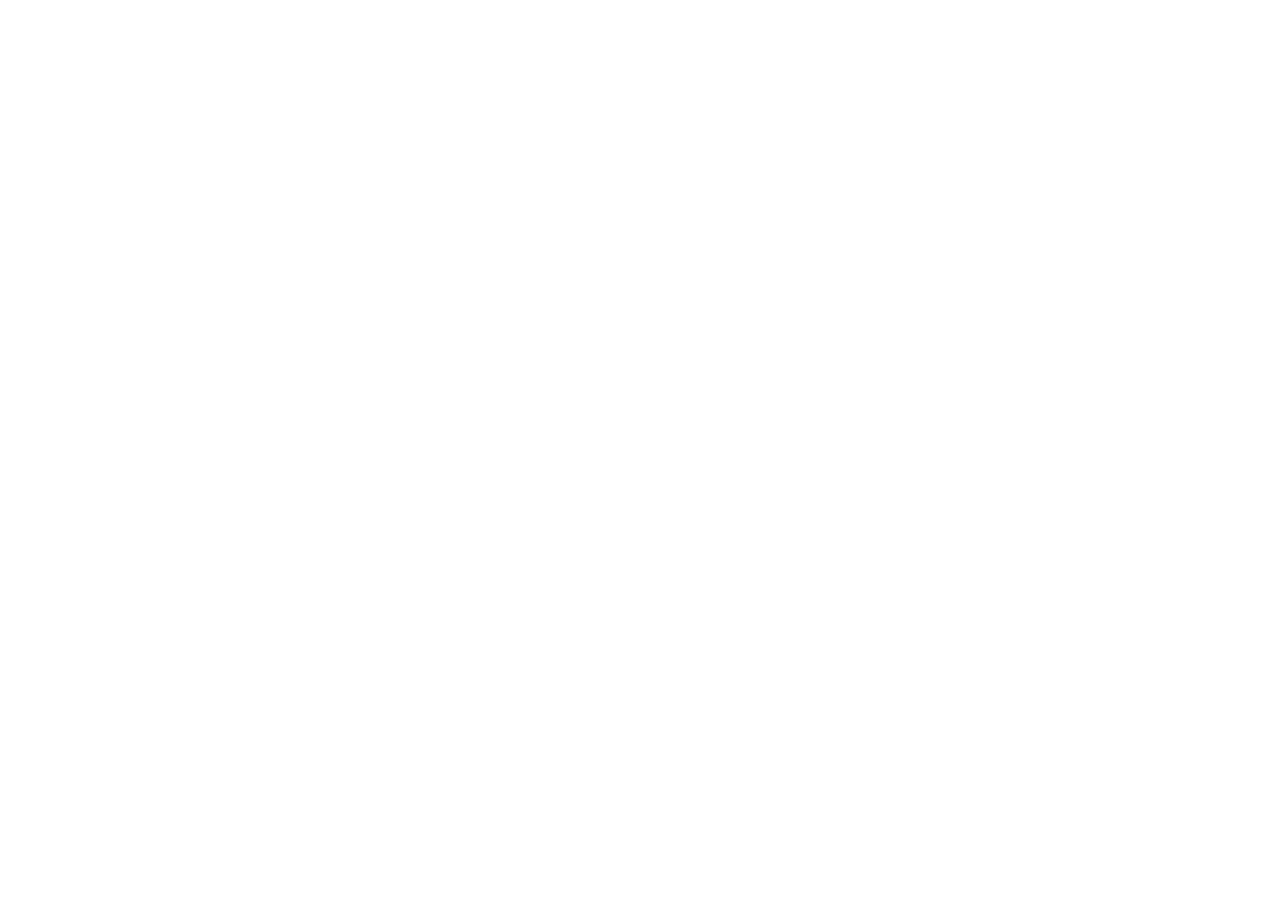
==== index.html @ 3cdf1b0c "V0.12" ====
<!DOCTYPE html>
<html lang="en">
<head>
    <meta charset="UTF-8">
    <title>Projet_Muppets</title>
    <link rel="stylesheet" href="style.css">
</head>
<body>

</body>
<script src="script.js"></script>
</html>
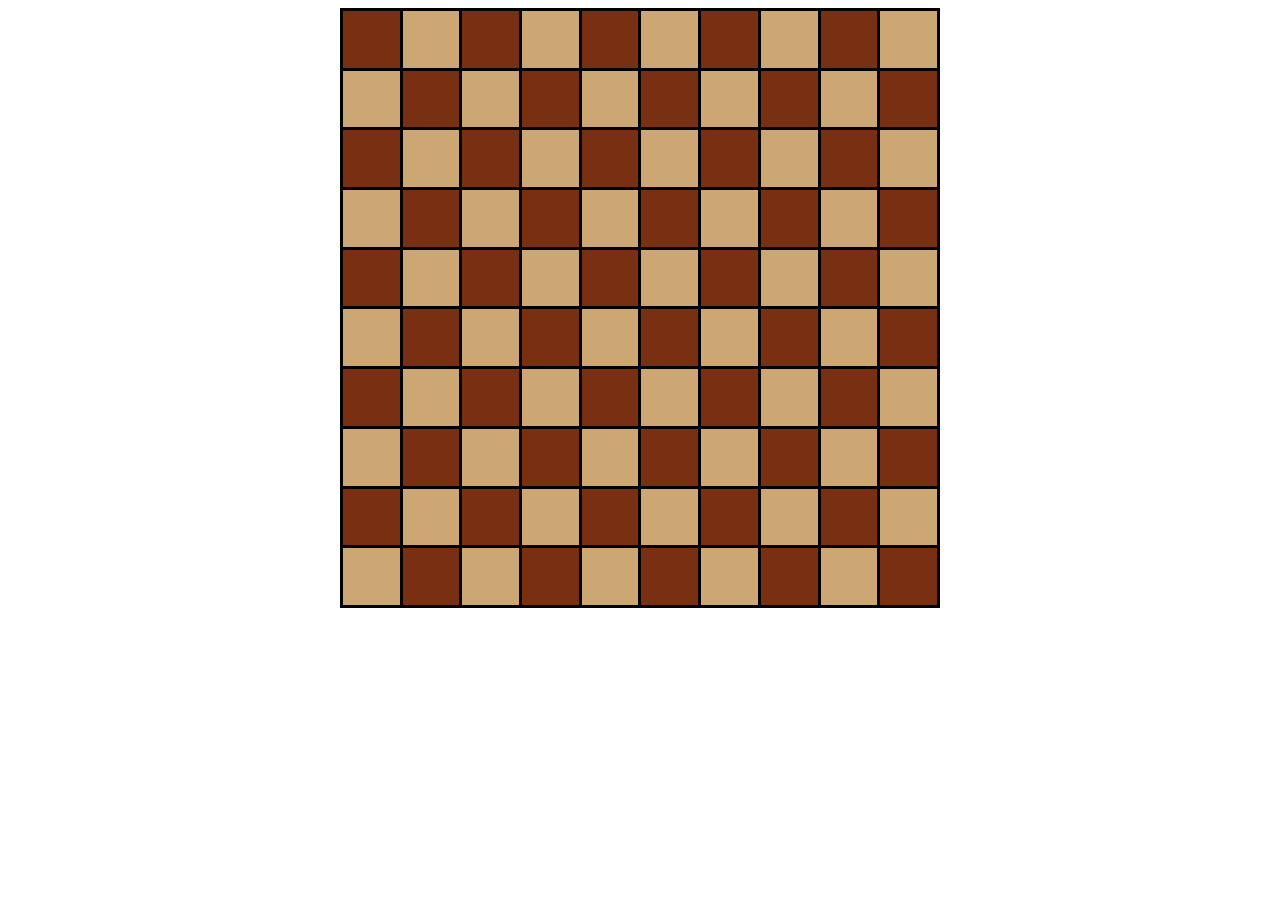
==== commit 9c86659f: "Damier v0.1" ====
--- a/index.html
+++ b/index.html
@@ -2,11 +2,12 @@
 <html lang="en">
 <head>
     <meta charset="UTF-8">
-    <title>Projet_Muppets</title>
+    <title>Damier</title>
     <link rel="stylesheet" href="style.css">
+
+
 </head>
 <body>
-
 </body>
-<script src="script.js"></script>
+<script src="damier.js"></script>
 </html>--- a/style.css
+++ b/style.css
@@ -0,0 +1,19 @@
+table
+{
+    margin: 0 auto;
+    border-collapse: collapse;
+    width: 600px;
+    height: 600px;
+}
+tr,td
+{
+    border: 3px solid black;
+}
+.casenoire
+{
+    background-color: #792f12 ;
+}
+.caseblanche
+{
+    background-color: #cca773;
+}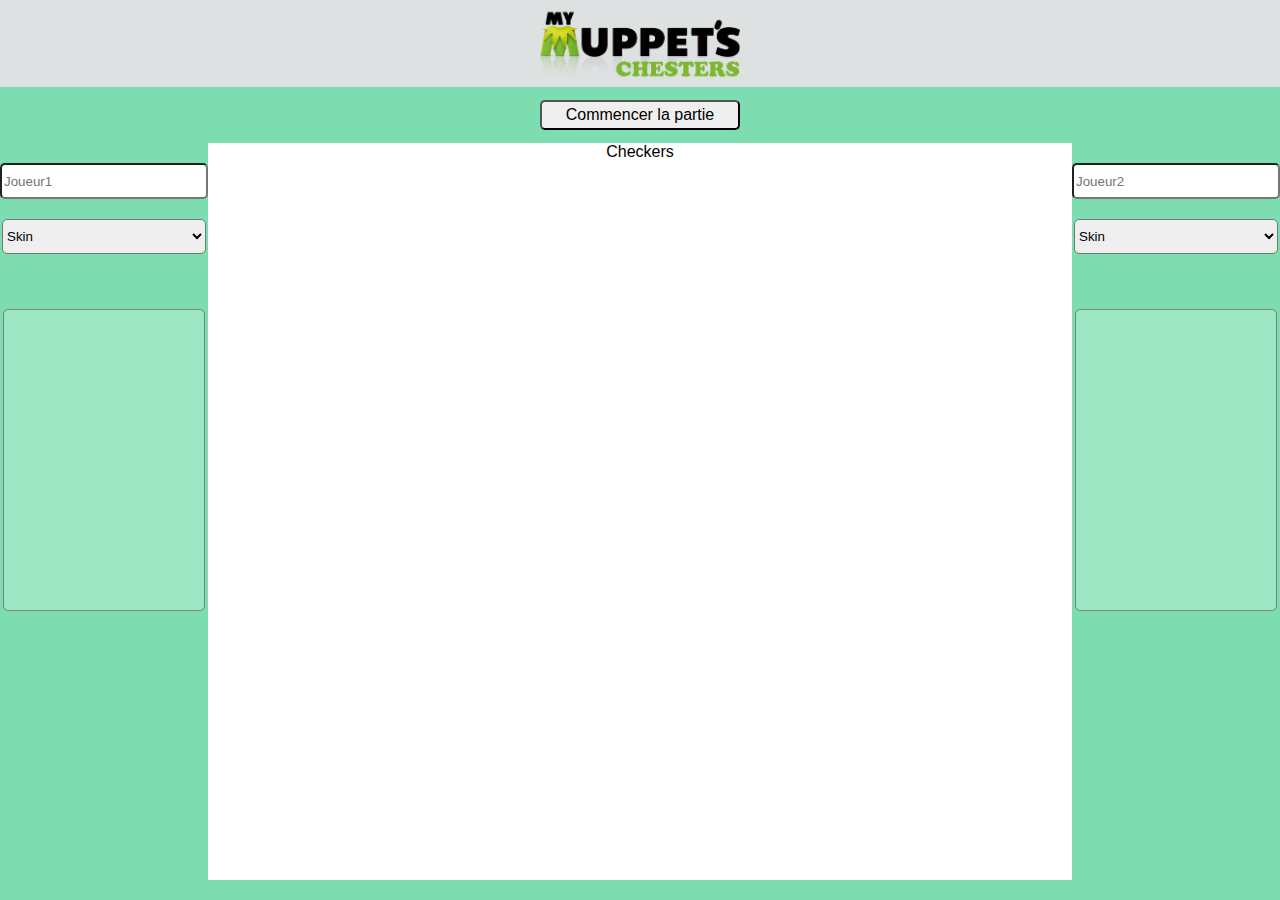
==== commit b6eafd86: "V0.13" ====
--- a/index.html
+++ b/index.html
@@ -2,12 +2,43 @@
 <html lang="en">
 <head>
     <meta charset="UTF-8">
-    <title>Damier</title>
+    <title>Title</title>
     <link rel="stylesheet" href="style.css">
-
-
 </head>
 <body>
+<header>
+    <img src="images/LogoMuppetsChesters.png" width="200px" alt="">
+</header>
+<section>
+    <div class="sectionHeader">
+        <button id="debuterPartie">Commencer la partie</button>
+    </div>
+    <div class="sectionPpal">
+        <aside class="j1">
+            <div class="NomJ12" id="1"></div>
+
+            <input type="text" PLACEHOLDER="Joueur1" id="joueur1">
+
+            <select name="skin1" id="skin1">
+                <option value="">Skin</option>
+            </select>
+            <div class="cadreJ1"></div>
+        </aside>
+        <article>
+            <span>Checkers</span>
+        </article>
+        <aside class="j2">
+               <div class="NomJ12" id="2"></div>
+            <input type="text" PLACEHOLDER="Joueur2" id="joueur2">
+
+            <select name="skin2" id="skin2">
+                <option value="">Skin</option>
+            </select>
+            <div class="cadreJ2"></div>
+        </aside>
+    </div>
+</section>
+<footer></footer>
 </body>
-<script src="damier.js"></script>
+<script src="script.js"></script>
 </html>--- a/style.css
+++ b/style.css
@@ -1,19 +1,83 @@
-table
-{
-    margin: 0 auto;
-    border-collapse: collapse;
-    width: 600px;
-    height: 600px;
+/*posisionnement global du site*/
+body {
+    margin: 0; padding: 0;
+    display: flex;
+    flex-direction: column;
+    height: 100vh;
+    font-family: Rubik, sans-serif;
 }
-tr,td
-{
-    border: 3px solid black;
+header {
+    flex: 1;
+    background-color: #DEE1E1;
+    display: flex;
+    justify-content: center;
+    align-items: center;
 }
-.casenoire
-{
-    background-color: #792f12 ;
+footer {
+    flex: 1;
+    background-color: #7EDCB1;
 }
-.caseblanche
-{
-    background-color: #cca773;
-}+section {
+    flex: 40;
+    display: flex;
+    flex-direction: column;
+}
+.sectionHeader {
+    flex: 1;
+    background-color: #7EDCB1;
+    display: flex;
+    justify-content: center;
+    align-items: center;
+}
+.sectionPpal {
+    flex: 13;
+    display: flex;
+}
+.j1, .j2 {
+    flex: 1;
+    display: flex;
+    flex-direction: column;
+    align-items: center;
+    background-color: #7EDCB1;
+}
+article {
+    flex: 5;
+    display: flex;
+    justify-content: center;
+}
+/*apparence des elements*/
+select {
+    width: 204px;
+    height: 35px;
+}
+input, select {
+    margin-top: 20px;
+    font-family: Rubik, sans-serif;
+    border-radius: 5px;
+}
+input{
+    width: 200px;
+    height: 30px;
+}
+button {
+    font-family: Rubik, sans-serif;
+    font-size: 1em;
+    border-radius: 5px;
+    width: 200px;
+    height: 30px;
+}
+button:hover {
+    font-weight: bold;
+    border: 1px dimgrey solid;
+}
+/*Cadres des pions pris*/
+.cadreJ1, .cadreJ2 {
+    margin-top: 55px;
+    height: 300px;
+    width: 200px;
+    border: 1px solid grey;
+    border-radius: 5px;
+    background-color: #9CE6C4;
+}
+
+/*Style noms Joueurs*/
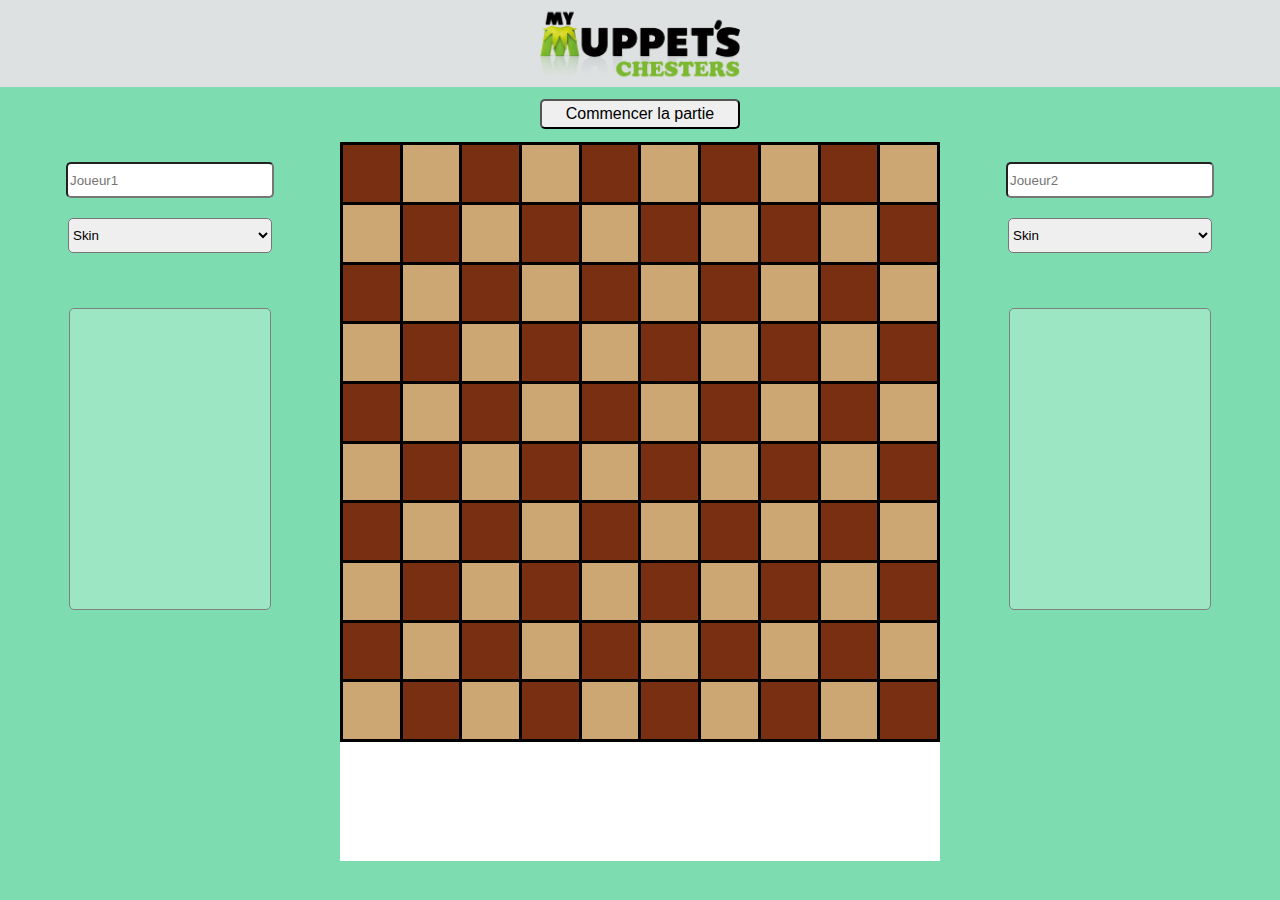
==== commit d9f600bf: "V0.14" ====
--- a/index.html
+++ b/index.html
@@ -1,44 +1,44 @@
-<!DOCTYPE html>
-<html lang="en">
-<head>
-    <meta charset="UTF-8">
-    <title>Title</title>
-    <link rel="stylesheet" href="style.css">
-</head>
-<body>
-<header>
-    <img src="images/LogoMuppetsChesters.png" width="200px" alt="">
-</header>
-<section>
-    <div class="sectionHeader">
-        <button id="debuterPartie">Commencer la partie</button>
-    </div>
-    <div class="sectionPpal">
-        <aside class="j1">
-            <div class="NomJ12" id="1"></div>
-
-            <input type="text" PLACEHOLDER="Joueur1" id="joueur1">
-
-            <select name="skin1" id="skin1">
-                <option value="">Skin</option>
-            </select>
-            <div class="cadreJ1"></div>
-        </aside>
-        <article>
-            <span>Checkers</span>
-        </article>
-        <aside class="j2">
-               <div class="NomJ12" id="2"></div>
-            <input type="text" PLACEHOLDER="Joueur2" id="joueur2">
-
-            <select name="skin2" id="skin2">
-                <option value="">Skin</option>
-            </select>
-            <div class="cadreJ2"></div>
-        </aside>
-    </div>
-</section>
-<footer></footer>
-</body>
-<script src="script.js"></script>
+<!DOCTYPE html>+<html lang="en">+<head>+    <meta charset="UTF-8">+    <title>Muppet's Project</title>+    <link rel="stylesheet" href="style.css">+</head>+<body>+<header>+    <img src="images/LogoMuppetsChesters.png" width="200px" alt="">+</header>+<section>+    <div class="sectionHeader">+        <button id="debuterPartie">Commencer la partie</button>+    </div>+    <div class="sectionPpal">+        <aside class="j1">+            <div class="NomJ12" id="1"></div>++            <div id="asuppr1"><input type="text" PLACEHOLDER="Joueur1" id="joueur1"></div>++            <select name="skin1" id="skin1">+                <option value="">Skin</option>+            </select>+            <div class="cadreJ1"></div>+        </aside>+        <article id="tableau">++        </article>+        <aside class="j2">+               <div class="NomJ12" id="2"></div>+            <div id="asuppr2"><input type="text" PLACEHOLDER="Joueur2" id="joueur2"></div>++            <select name="skin2" id="skin2">+                <option value="">Skin</option>+            </select>+            <div class="cadreJ2"></div>+        </aside>+    </div>+</section>+<footer></footer>+</body>+<script src="script.js"></script> </html>--- a/style.css
+++ b/style.css
@@ -14,7 +14,7 @@
     align-items: center;
 }
 footer {
-    flex: 1;
+    flex: 2;
     background-color: #7EDCB1;
 }
 section {
@@ -41,7 +41,8 @@
     background-color: #7EDCB1;
 }
 article {
-    flex: 5;
+    width: 600px;
+    height: 600px;
     display: flex;
     justify-content: center;
 }
@@ -80,4 +81,27 @@
     background-color: #9CE6C4;
 }
 
-/*Style noms Joueurs*/
+
+
+
+/*Style Damier*/
+
+table
+{
+    margin: 0 auto;
+    border-collapse: collapse;
+    width: 600px;
+    height: 600px;
+}
+tr,td
+{
+    border: 3px solid black;
+}
+.casenoire
+{
+    background-color: #792f12 ;
+}
+.caseblanche
+{
+    background-color: #cca773;
+}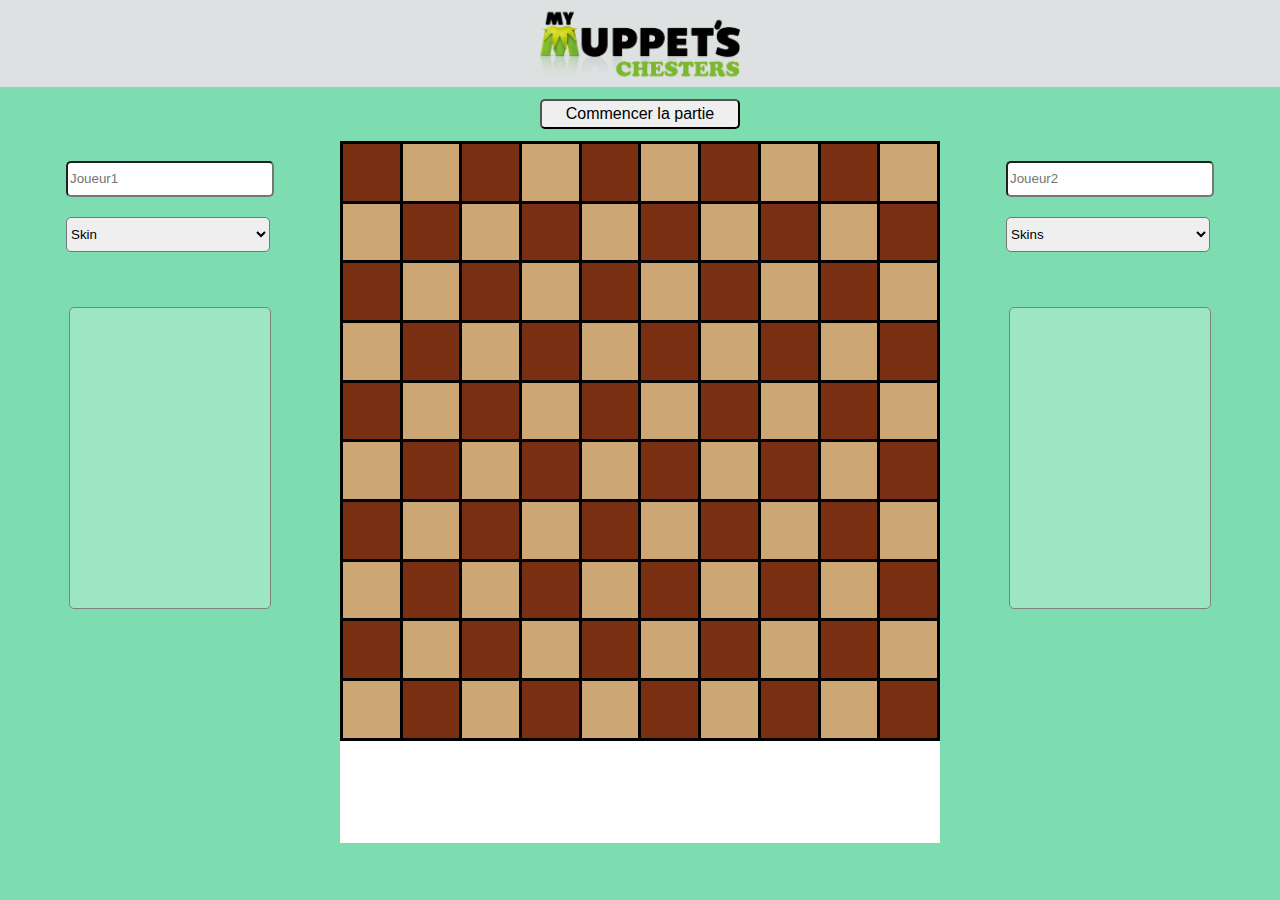
==== commit db9e1ba1: "V0.15" ====
--- a/index.html
+++ b/index.html
@@ -9,6 +9,7 @@
 <header>     <img src="images/LogoMuppetsChesters.png" width="200px" alt=""> </header>+ <section>     <div class="sectionHeader">         <button id="debuterPartie">Commencer la partie</button>@@ -17,28 +18,43 @@
         <aside class="j1">             <div class="NomJ12" id="1"></div> -            <div id="asuppr1"><input type="text" PLACEHOLDER="Joueur1" id="joueur1"></div>--            <select name="skin1" id="skin1">-                <option value="">Skin</option>-            </select>+                <div id="asuppr1">+                    <label for="joueur1"></label>+                    <input type="text" PLACEHOLDER="Joueur1" id="joueur1">+                    <label for="skin1"></label>+                    <select name="skin1" id="skin1">+                        <option value="">Skin</option>+                        <option value="0" style="background-color: turquoise; color: #000000;">Turquoise</option>+                        <option value="1" style="background-color: yellow; color: #000000;">Jaune</option>+                        <option value="2" style="background-color: mediumspringgreen; color: #000000;">Vert</option>+                    </select>+                </div>             <div class="cadreJ1"></div>         </aside>-        <article id="tableau"> -        </article>+        <article id="tableau"></article>+         <aside class="j2">-               <div class="NomJ12" id="2"></div>-            <div id="asuppr2"><input type="text" PLACEHOLDER="Joueur2" id="joueur2"></div>+            <div class="NomJ12" id="2"></div> -            <select name="skin2" id="skin2">-                <option value="">Skin</option>-            </select>+                <div id="asuppr2">+                    <label for="joueur2"></label>+                    <input type="text" PLACEHOLDER="Joueur2" id="joueur2">+                    <label for="skin2"></label>+                    <select name="skin2" id="skin2">+                        <option value="">Skins</option>+                        <option value="0" style="background-color: darkred; color: #FFFFFF;">Rouge</option>+                        <option value="1" style="background-color: darkviolet; color: #FFFFFF;">Violet</option>+                        <option value="2" style="background-color: darkblue; color: #FFFFFF;">Bleu</option>+                    </select>+                </div>             <div class="cadreJ2"></div>         </aside>     </div> </section>+ <footer></footer>+ </body> <script src="script.js"></script> </html>--- a/style.css
+++ b/style.css
@@ -14,7 +14,7 @@
     align-items: center;
 }
 footer {
-    flex: 2;
+    flex: 3;
     background-color: #7EDCB1;
 }
 section {
@@ -43,8 +43,7 @@
 article {
     width: 600px;
     height: 600px;
-    display: flex;
-    justify-content: center;
+    background-color: #7EDCB1;
 }
 /*apparence des elements*/
 select {
@@ -104,4 +103,10 @@
 .caseblanche
 {
     background-color: #cca773;
+}
+
+#asuppr1, #asuppr2{
+    display: flex;
+    flex-direction: column;
+    flex-wrap: wrap;
 }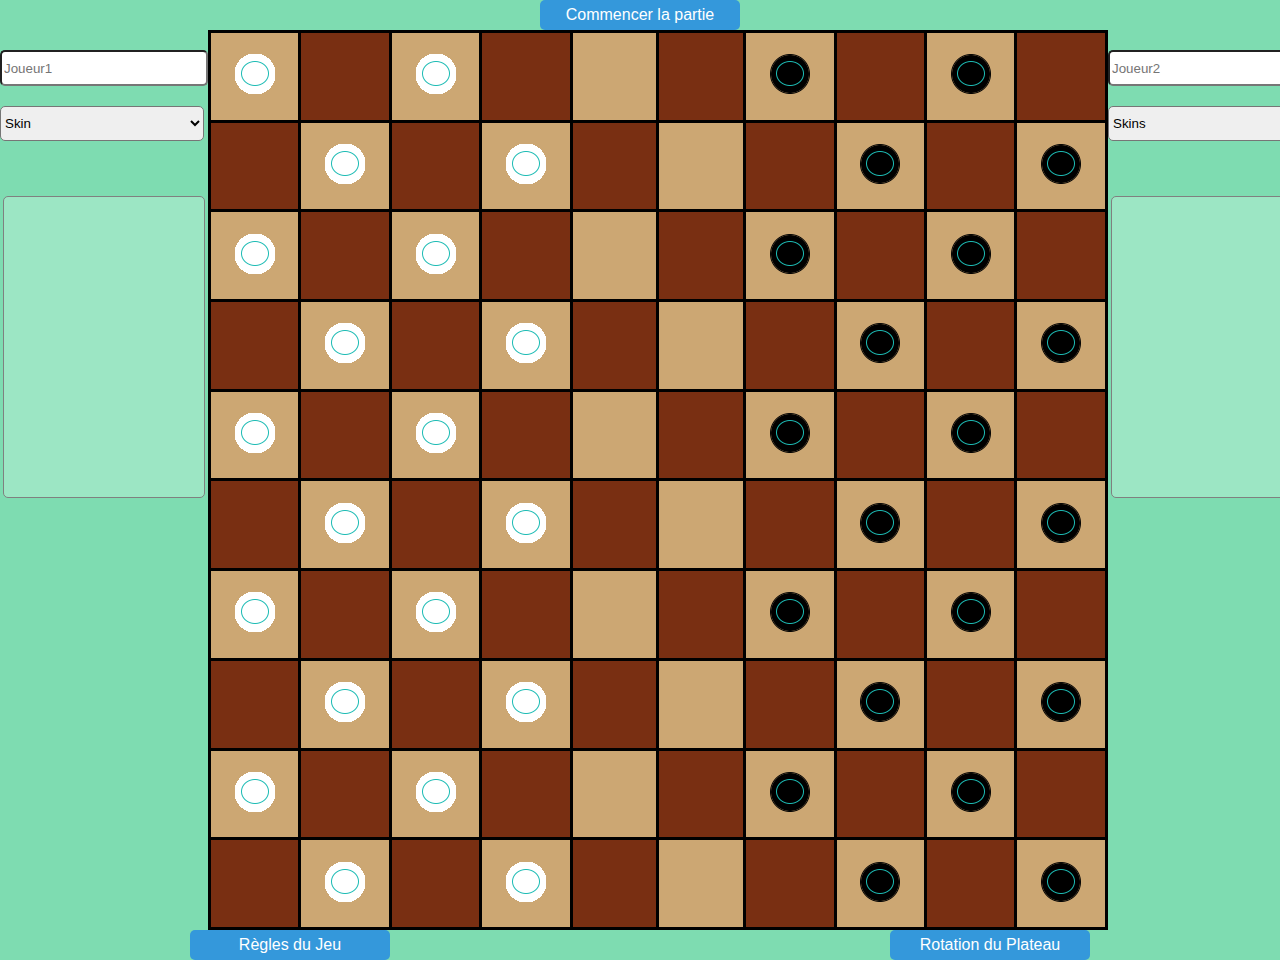
==== commit 6fee2d58: "V0.20" ====
--- a/index.html
+++ b/index.html
@@ -7,7 +7,7 @@
 </head> <body> <header>-    <img src="images/LogoMuppetsChesters.png" width="200px" alt="">+    <img src="images/Logomuppets.png" width="200px" alt=""> </header>  <section>@@ -53,7 +53,45 @@
     </div> </section> -<footer></footer>+<footer>+    <div class="dropUp">+        <button class="boutonRegles">Règles du Jeu</button>+        <div class="dropUp-content">+            <h2>Règles du Jeu de Dames</h2>+            <p>Le jeu se pratique sur un damier de 10 cases sur 10, orienté avec une case foncée en bas à gauche.+                Chaque joueur possède 20 pions, placés sur les cases foncées des 4 premières rangées.</p>+            <p>Les joueurs jouent chacun à leur tour. Les blancs commencent toujours.</p>+            <p> Le but du jeu est de capturer tous les pions adverses.</p>+            <p> Si un joueur ne peut plus bouger, même s'il lui reste des pions, il perd la partie.</p>+            <p> Chaque pion peut se déplacer d'une case vers l'avant en diagonale.</p>+            <p> Un pion arrivant sur la dernière rangée et s'y arrêtant est promu en « dame ». Il est alors doublé (on pose dessus un deuxième pion de sa couleur).</p>+            <p> La dame se déplace sur une même diagonale d'autant de cases qu'elle le désire, en avant et en arrière.</p>+            <img src="images/regles1.jpg" alt="règlesDuJeu">+            <h3>La prise par un pion</h3>+            <p>Un pion peut en prendre un autre en sautant par dessus le pion adverse pour se rendre sur la case vide située derrière celui-ci. Le pion sauté est retiré du jeu.</p>+            <p>La prise peut également s'effectuer en arrière.</p>+            <p>La prise est obligatoire.</p>+            <p>Si, après avoir pris un premier pion, vous vous retrouvez de nouveau en position de prise, vous devez continuer, jusqu'à ce que cela ne soit plus possible.</p>+            <p>Les pions doivent être enlevés à la fin de la prise, pas un par un au fur et à mesure.</p>+            <img src="images/regles2.jpg" alt="règlesDuJeu">+            <h3>La prise majoritaire</h3>+            <p>Lorsque plusieurs prises sont possibles, il faut toujours prendre du côté du plus grand nombre de pièces.</p>+            <p>Cela signifie que si on peut prendre une dame ou deux pions, il faut prendre les deux pions.</p>+            <p>Dans l'exemple ci-dessous, un pion blanc peut prendre un pion noir, mais l'autre pion blanc peut en prendre 3, c'est donc ce coup qui doit être joué.</p>+            <img src="images/regles3.jpg" alt="règlesDuJeu">+            <h3>La prise par la dame</h3>++            <p>Puisque la dame a une plus grande marge de manoeuvre, elle a aussi de plus grandes possibilités pour les prises.</p>+            <p>La dame doit prendre tout pion situé sur sa diagonale (s'il y a une case libre derrière) et doit changer de direction à chaque fois qu'une  nouvelle prise est possible.</p>+            <p>On ne peut passer qu'une seule fois sur un même pion.</p>+            <p>En revanche, on peut passer deux fois sur la même case.</p>+            <p>Dans l'exemple ci-dessous, la dame blanche peut prendre les 4 pions noirs et pourra s'arrêter au choix sur l'une des 2 cases marquées d'une croix.</p>+            <p>Enfin, la partie peut être déclarée nulle si aucun des deux joueurs ne peut prendre toutes les pièces adverses (par exemple 3 dames contre une).</p>+            <img src="images/regles4.jpg" alt="règlesDuJeu">+        </div>+    </div>+    <button id="rotateBut">Rotation du Plateau</button>+</footer>  </body> <script src="script.js"></script>--- a/style.css
+++ b/style.css
@@ -14,7 +14,10 @@
     align-items: center;
 }
 footer {
-    flex: 3;
+    flex: 5;
+    display: flex;
+    justify-content: center;
+    align-items: center;
     background-color: #7EDCB1;
 }
 section {
@@ -32,6 +35,7 @@
 .sectionPpal {
     flex: 13;
     display: flex;
+    background-color: #7EDCB1;
 }
 .j1, .j2 {
     flex: 1;
@@ -41,8 +45,8 @@
     background-color: #7EDCB1;
 }
 article {
-    width: 600px;
-    height: 600px;
+    width: 900px;
+    height: 900px;
     background-color: #7EDCB1;
 }
 /*apparence des elements*/
@@ -65,6 +69,9 @@
     border-radius: 5px;
     width: 200px;
     height: 30px;
+    background-color: #3498DB;
+    border: none;
+    color: #FFFFFF;
 }
 button:hover {
     font-weight: bold;
@@ -89,12 +96,14 @@
 {
     margin: 0 auto;
     border-collapse: collapse;
-    width: 600px;
-    height: 600px;
+    width: 900px;
+    height: 900px;
 }
 tr,td
 {
     border: 3px solid black;
+    width:90px;
+
 }
 .casenoire
 {
@@ -109,4 +118,37 @@
     display: flex;
     flex-direction: column;
     flex-wrap: wrap;
-}+}
+
+/*BOUTON REGLES DU JEU*/
+.dropUp {
+    position: relative;
+    display: inline-block;
+    margin-right: 500px;
+}
+.dropUp-content {
+    display: none;
+    position: fixed;
+    bottom: 30px;
+    background-color: #DEE1E1;
+    opacity: 0.9;
+    width: 900px;
+    height: 920px;
+    box-shadow: 0px 8px 16px 0px rgba(0,0,0,0.2);
+    z-index: 1;
+    overflow: scroll;
+}
+.dropUp:hover .dropUp-content {
+    display: block;
+}
+/*Style du texte et images*/
+.dropUp h2, h3, p {
+    text-align: center;
+}
+.dropUp h2 {
+    text-decoration: underline;
+}
+.dropUp img {
+    margin-left: 300px;
+}
+/*référence des règles: http://www.lecomptoirdesjeux.com/regle-jeu-dames.htm*/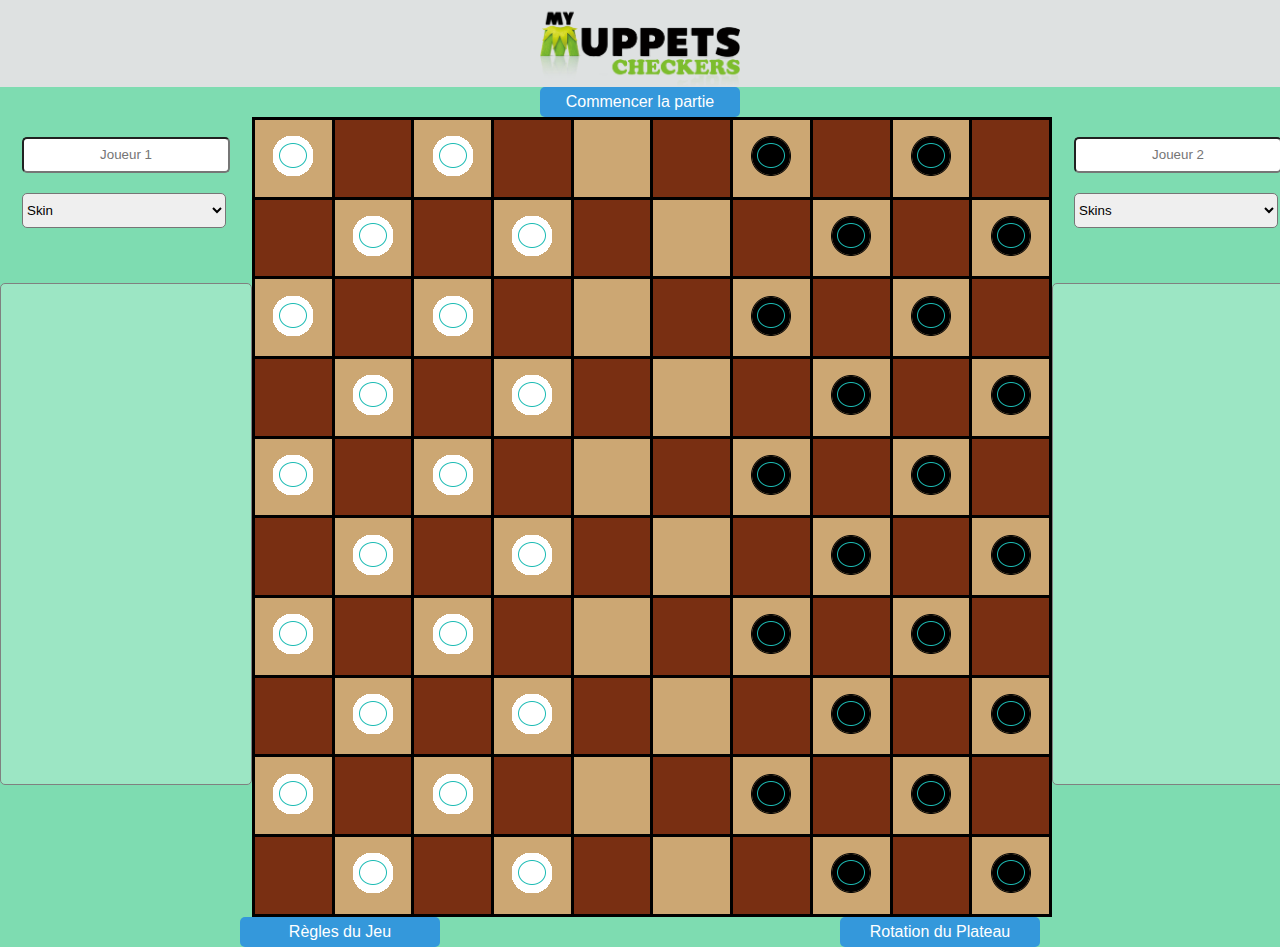
==== commit c1719895: "V0.35" ====
--- a/index.html
+++ b/index.html
@@ -20,7 +20,7 @@
                  <div id="asuppr1">                     <label for="joueur1"></label>-                    <input type="text" PLACEHOLDER="Joueur1" id="joueur1">+                    <input type="text" PLACEHOLDER="Joueur 1" id="joueur1">                     <label for="skin1"></label>                     <select name="skin1" id="skin1">                         <option value="">Skin</option>@@ -39,11 +39,11 @@
                  <div id="asuppr2">                     <label for="joueur2"></label>-                    <input type="text" PLACEHOLDER="Joueur2" id="joueur2">+                    <input type="text" PLACEHOLDER="Joueur 2" id="joueur2">                     <label for="skin2"></label>                     <select name="skin2" id="skin2">                         <option value="">Skins</option>-                        <option value="0" style="background-color: darkred; color: #FFFFFF;">Rouge</option>+                        <option value="0" style="background-color: darkred; color: #FFFFFF; text-align: center;">Rouge</option>                         <option value="1" style="background-color: darkviolet; color: #FFFFFF;">Violet</option>                         <option value="2" style="background-color: darkblue; color: #FFFFFF;">Bleu</option>                     </select>--- a/style.css
+++ b/style.css
@@ -14,10 +14,10 @@
     align-items: center;
 }
 footer {
-    flex: 5;
+    flex: 8;
     display: flex;
     justify-content: center;
-    align-items: center;
+    align-items: baseline;
     background-color: #7EDCB1;
 }
 section {
@@ -33,7 +33,7 @@
     align-items: center;
 }
 .sectionPpal {
-    flex: 13;
+    flex: 11;
     display: flex;
     background-color: #7EDCB1;
 }
@@ -45,24 +45,28 @@
     background-color: #7EDCB1;
 }
 article {
-    width: 900px;
-    height: 900px;
+    width: 800px;
+    height: 800px;
     background-color: #7EDCB1;
 }
 /*apparence des elements*/
 select {
     width: 204px;
     height: 35px;
+
 }
 input, select {
     margin-top: 20px;
     font-family: Rubik, sans-serif;
     border-radius: 5px;
+
 }
 input{
     width: 200px;
     height: 30px;
+    text-align: center;
 }
+
 button {
     font-family: Rubik, sans-serif;
     font-size: 1em;
@@ -80,15 +84,17 @@
 /*Cadres des pions pris*/
 .cadreJ1, .cadreJ2 {
     margin-top: 55px;
-    height: 300px;
-    width: 200px;
+    height: 500px;
+    width: 250px;
     border: 1px solid grey;
     border-radius: 5px;
     background-color: #9CE6C4;
 }
 
 
-
+#joujou{
+    font-size: 200px;
+}
 
 /*Style Damier*/
 
@@ -96,14 +102,14 @@
 {
     margin: 0 auto;
     border-collapse: collapse;
-    width: 900px;
-    height: 900px;
+    width: 800px;
+    height: 800px;
 }
-tr,td
+td
 {
     border: 3px solid black;
-    width:90px;
-
+    width:70px;
+    height: 70px;
 }
 .casenoire
 {
@@ -124,16 +130,16 @@
 .dropUp {
     position: relative;
     display: inline-block;
-    margin-right: 500px;
+    margin-right: 400px;
 }
 .dropUp-content {
     display: none;
     position: fixed;
-    bottom: 30px;
+    bottom: 20px;
     background-color: #DEE1E1;
     opacity: 0.9;
     width: 900px;
-    height: 920px;
+    height: 950px;
     box-shadow: 0px 8px 16px 0px rgba(0,0,0,0.2);
     z-index: 1;
     overflow: scroll;
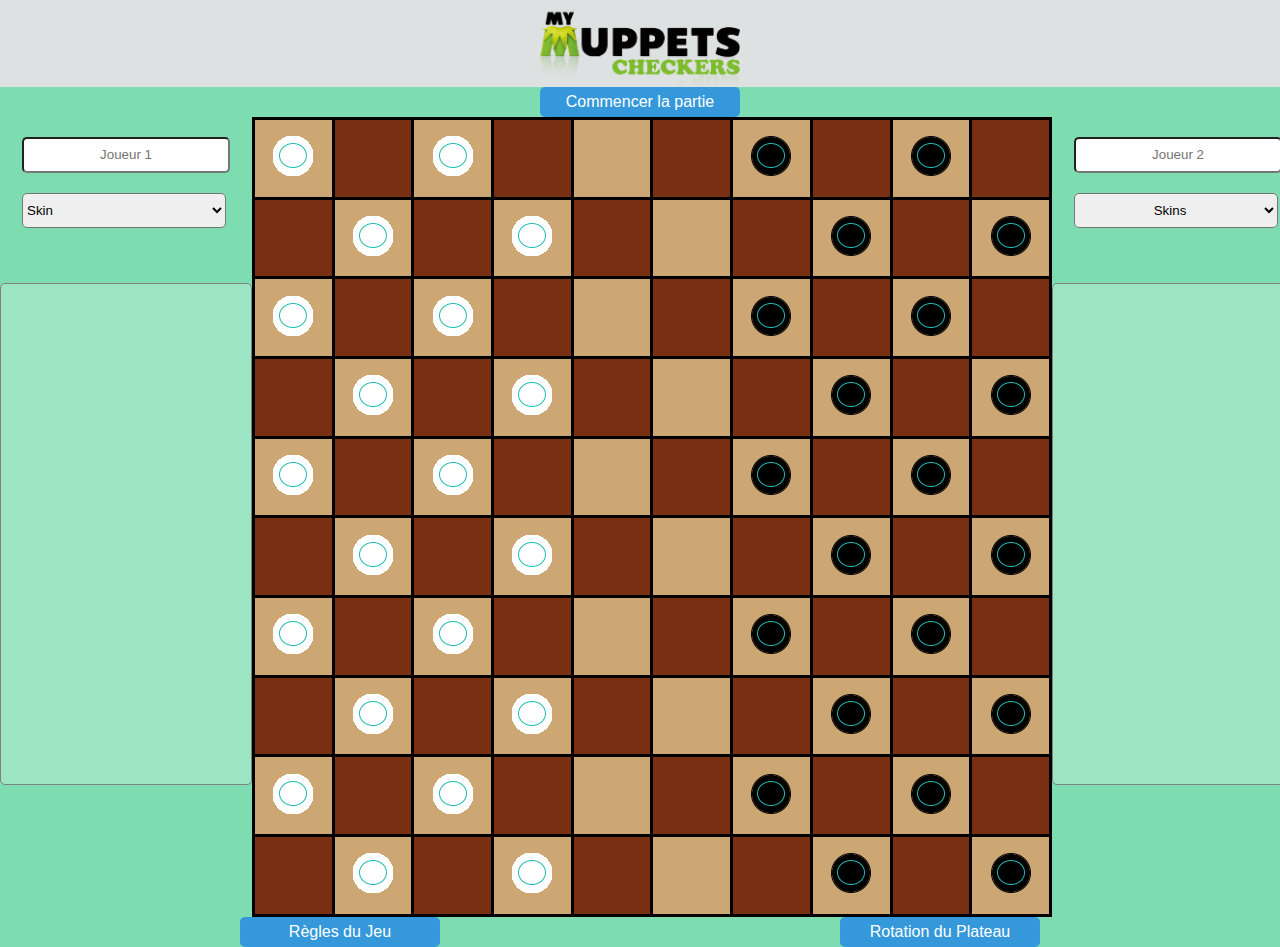
==== commit 2cc95450: "V0.40" ====
--- a/index.html
+++ b/index.html
@@ -42,7 +42,7 @@
                     <input type="text" PLACEHOLDER="Joueur 2" id="joueur2">                     <label for="skin2"></label>                     <select name="skin2" id="skin2">-                        <option value="">Skins</option>+                        <option value="" style="text-align: center;">Skins</option>                         <option value="0" style="background-color: darkred; color: #FFFFFF; text-align: center;">Rouge</option>                         <option value="1" style="background-color: darkviolet; color: #FFFFFF;">Violet</option>                         <option value="2" style="background-color: darkblue; color: #FFFFFF;">Bleu</option>